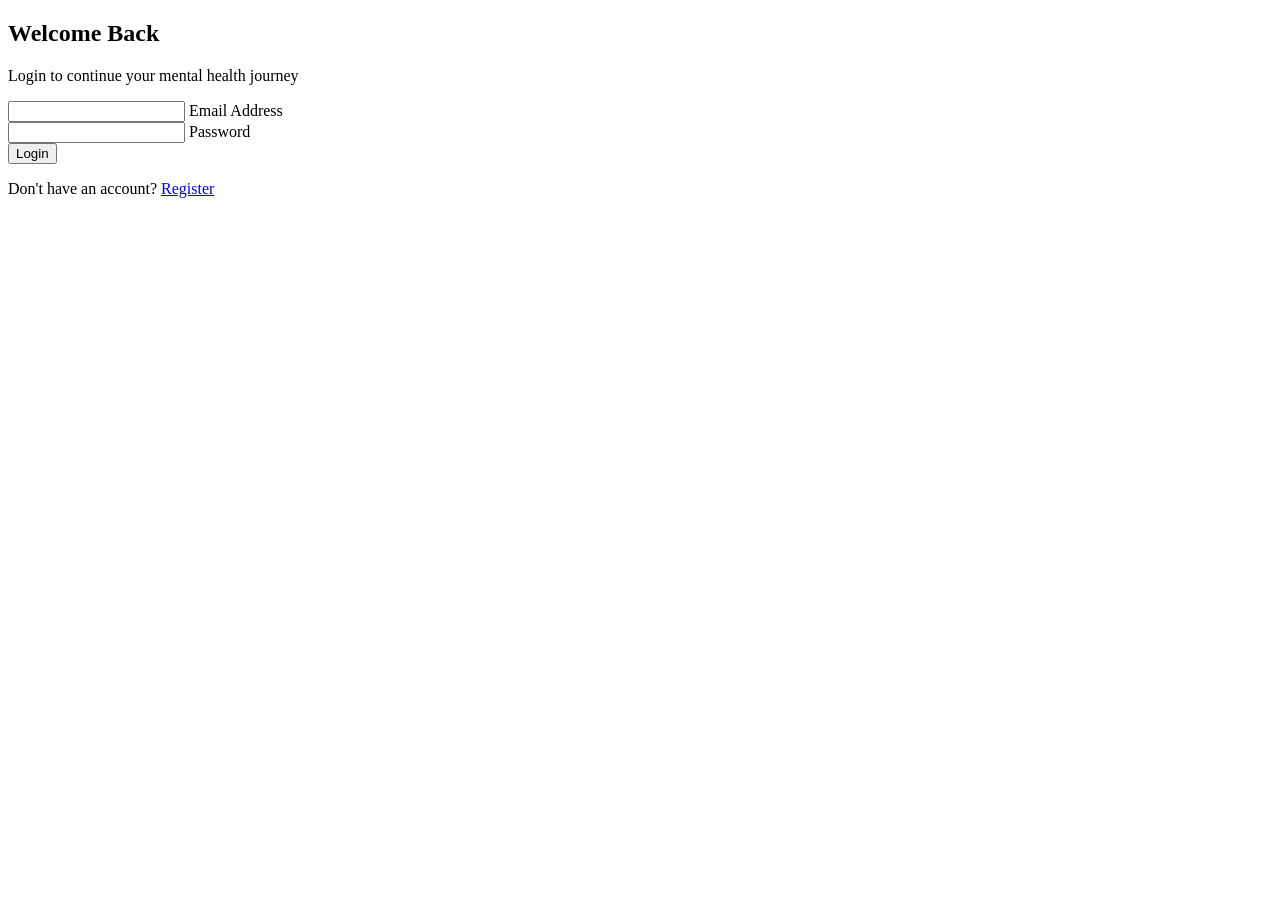
==== login.html @ 5251c969 "Add files via upload" ====
<!DOCTYPE html>
<html lang="en">
<head>

<meta charset="UTF-8">
<meta name="viewport" content="width=device-width, initial-scale=1.0">

<title>Login | MindMetric</title>

<link rel="stylesheet" href="css/auth.css">

</head>

<body>

<div class="auth-container">

<div class="auth-card">

<h2>Welcome Back</h2>

<p>Login to continue your mental health journey</p>

<div class="input-group">
<input type="email" id="loginEmail" required>
<label>Email Address</label>
</div>

<div class="input-group">
<input type="password" id="loginPassword" required>
<label>Password</label>
</div>

<button class="auth-btn" onclick="loginUser()">
<span>Login</span>
</button>

<p class="switch-text">
Don't have an account?
<a href="register.html">Register</a>
</p>

</div>

</div>

<script src="js/script.js"></script>

</body>
</html>
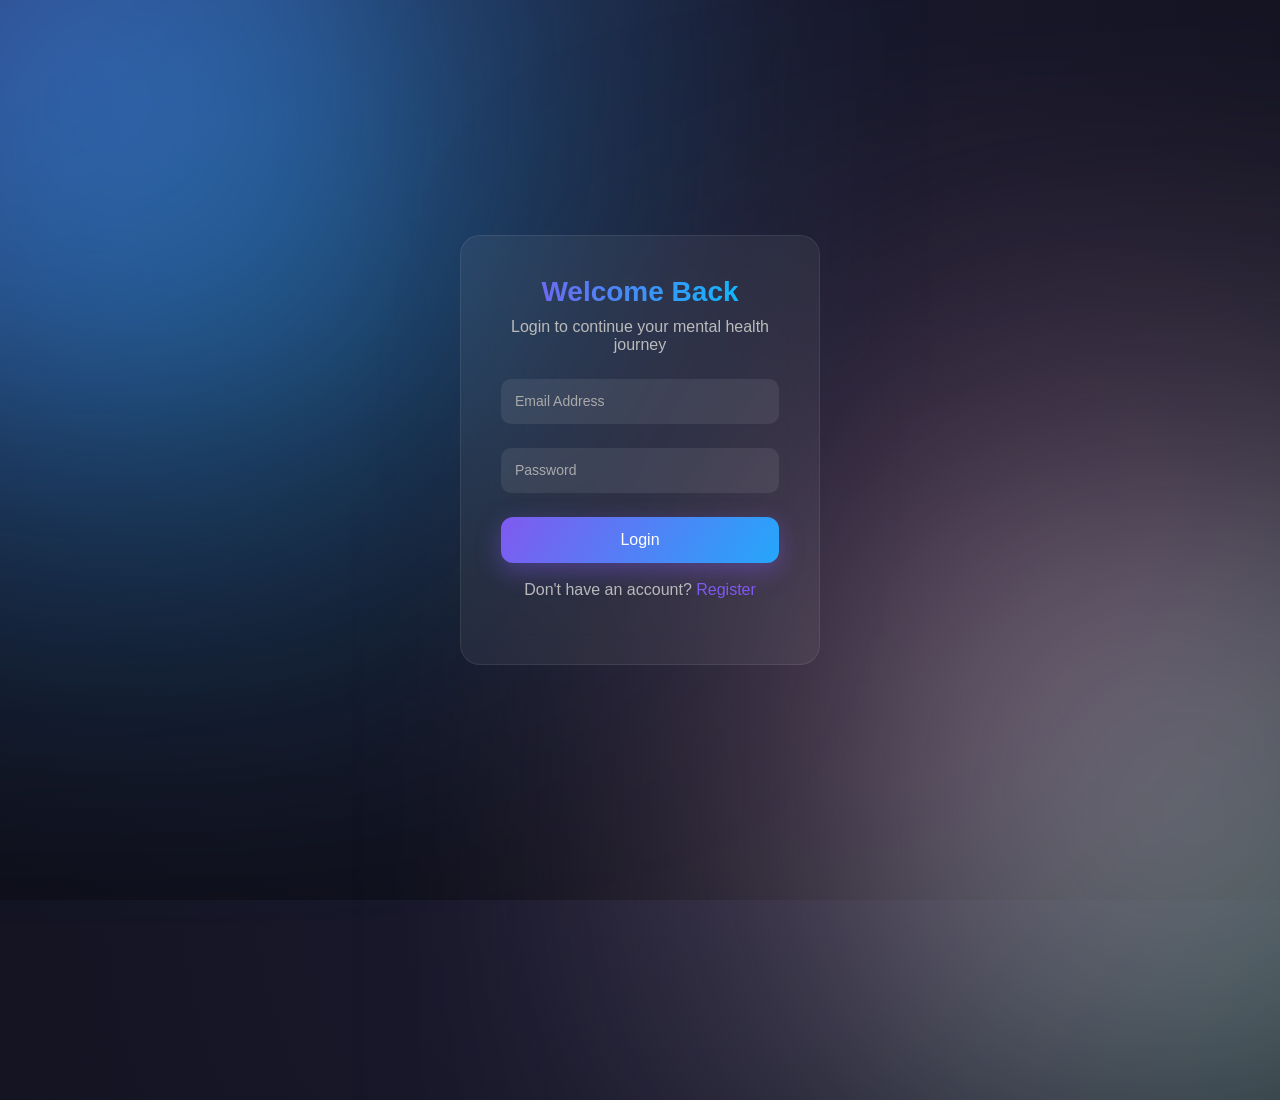
==== commit eaa499be: "just store css files in a folder named 'css'" ====
--- a/login.html
+++ b/login.html
@@ -1,50 +1,40 @@
-<!DOCTYPE html>
-<html lang="en">
-<head>
-
-<meta charset="UTF-8">
-<meta name="viewport" content="width=device-width, initial-scale=1.0">
-
-<title>Login | MindMetric</title>
-
-<link rel="stylesheet" href="css/auth.css">
-
-</head>
-
-<body>
-
-<div class="auth-container">
-
-<div class="auth-card">
-
-<h2>Welcome Back</h2>
-
-<p>Login to continue your mental health journey</p>
-
-<div class="input-group">
-<input type="email" id="loginEmail" required>
-<label>Email Address</label>
-</div>
-
-<div class="input-group">
-<input type="password" id="loginPassword" required>
-<label>Password</label>
-</div>
-
-<button class="auth-btn" onclick="loginUser()">
-<span>Login</span>
-</button>
-
-<p class="switch-text">
-Don't have an account?
-<a href="register.html">Register</a>
-</p>
-
-</div>
-
-</div>
-
-<script src="js/script.js"></script>
-
-</body>
-</html>+<!DOCTYPE html>
+<html lang="en">
+<head>
+<meta charset="UTF-8">
+<meta name="viewport" content="width=device-width, initial-scale=1.0">
+<title>Login | MindMetric</title>
+<link rel="stylesheet" href="css/auth.css">
+<link href="https://fonts.googleapis.com/css2?family=Poppins:wght@300;400;600&display=swap" rel="stylesheet">
+</head>
+<body>
+<div class="auth-container">
+<div class="auth-card">
+<h2>Welcome Back</h2>
+
+<p>Login to continue your mental health journey</p>
+
+<div class="input-group">
+<input type="email" id="loginEmail" placeholder=" " required>
+<label>Email Address</label>
+</div>
+
+<div class="input-group">
+<input type="password" id="loginPassword" placeholder=" " required>
+<label>Password</label>
+</div>
+
+<button class="auth-btn" onclick="loginUser()">
+<span>Login</span>
+</button>
+
+<p class="switch-text">
+Don't have an account?
+<a href="register.html">Register</a>
+</p>
+
+</div>
+</div>
+<script src="js/script.js"></script>
+</body>
+</html>
--- a/css/auth.css
+++ b/css/auth.css
@@ -0,0 +1,288 @@
+*{
+margin:0;
+padding:0;
+box-sizing:border-box;
+font-family:'Poppins',sans-serif;
+}
+
+body{
+
+height:100vh;
+
+display:flex;
+align-items:center;
+justify-content:center;
+
+background:radial-gradient(circle at top,#1a1a2e,#0f0f1a);
+
+overflow:hidden;
+
+}
+
+/* animated gradient background */
+
+body::before{
+
+content:"";
+
+position:absolute;
+
+width:600px;
+height:600px;
+
+background:linear-gradient(135deg,#7f5af0,#00c6ff);
+
+filter:blur(200px);
+
+top:-200px;
+left:-200px;
+
+animation:moveBg 12s infinite alternate;
+
+}
+
+body::after{
+
+content:"";
+
+position:absolute;
+
+width:600px;
+height:600px;
+
+background:linear-gradient(135deg,#ff7ac6,#2cb67d);
+
+filter:blur(200px);
+
+bottom:-200px;
+right:-200px;
+
+animation:moveBg 14s infinite alternate;
+
+}
+
+@keyframes moveBg{
+
+from{transform:translate(0,0);}
+to{transform:translate(80px,80px);}
+
+}
+
+/* container */
+
+.auth-container{
+
+position:relative;
+z-index:2;
+
+}
+
+/* glass card */
+
+.auth-card{
+
+width:360px;
+
+padding:40px;
+
+border-radius:20px;
+
+background:rgba(255,255,255,0.06);
+
+backdrop-filter:blur(16px);
+
+border:1px solid rgba(255,255,255,0.08);
+
+text-align:center;
+
+animation:fadeIn 0.8s ease;
+
+}
+
+@keyframes fadeIn{
+
+from{
+opacity:0;
+transform:translateY(30px);
+}
+
+to{
+opacity:1;
+transform:translateY(0);
+}
+
+}
+
+.auth-card h2{
+
+margin-bottom:10px;
+
+font-size:28px;
+
+background:linear-gradient(90deg,#7f5af0,#00c6ff,#2cb67d);
+
+background-size:200%;
+
+background-clip:text;
+-webkit-background-clip:text;
+
+color:transparent;
+
+animation:titleGradient 6s linear infinite;
+
+}
+@keyframes titleGradient{
+
+0%{
+background-position:0%;
+}
+
+100%{
+background-position:200%;
+}
+
+}
+
+.auth-card p{
+
+color:#bbb;
+margin-bottom:25px;
+
+}
+
+/* floating input */
+
+.input-group{
+
+position:relative;
+margin-bottom:24px;
+
+}
+
+.input-group input{
+
+width:100%;
+
+padding:14px 14px;
+
+border:none;
+
+border-radius:10px;
+
+background:rgba(255,255,255,0.08);
+
+color:white;
+
+font-size:15px;
+
+outline:none;
+
+}
+
+/* label position */
+
+.input-group label{
+
+position:absolute;
+
+left:14px;
+top:14px;
+
+color:#aaa;
+
+font-size:14px;
+
+pointer-events:none;
+
+transition:0.25s ease;
+
+background:transparent;
+
+}
+
+/* move label up when typing */
+
+.input-group input:focus + label,
+.input-group input:not(:placeholder-shown) + label{
+
+top:-10px;
+
+left:4px;
+
+font-size:12px;
+
+color:#7f5af0;
+box-shadow:0 0 10px rgba(127,90,240,0.5);
+
+}
+/* button */
+
+.auth-btn{
+
+width:100%;
+
+padding:14px;
+
+border:none;
+
+border-radius:12px;
+
+font-size:16px;
+
+cursor:pointer;
+
+color:white;
+
+background:linear-gradient(120deg,#7f5af0,#00c6ff,#2cb67d);
+
+background-size:300%;
+
+transition:0.4s;
+
+position:relative;
+
+overflow:hidden;
+
+box-shadow:0 8px 25px rgba(127,90,240,0.4);
+
+}
+
+.auth-btn span{
+position:relative;
+z-index:2;
+}
+
+/* gradient animation */
+
+.auth-btn:hover{
+
+background-position:100%;
+
+transform:translateY(-3px);
+
+box-shadow:0 12px 30px rgba(127,90,240,0.6);
+
+}
+
+/* click effect */
+
+.auth-btn:active{
+
+transform:scale(0.96);
+
+}
+/* switch */
+
+.switch-text{
+
+margin-top:18px;
+color:#aaa;
+
+}
+
+.switch-text a{
+
+color:#7f5af0;
+text-decoration:none;
+
+}
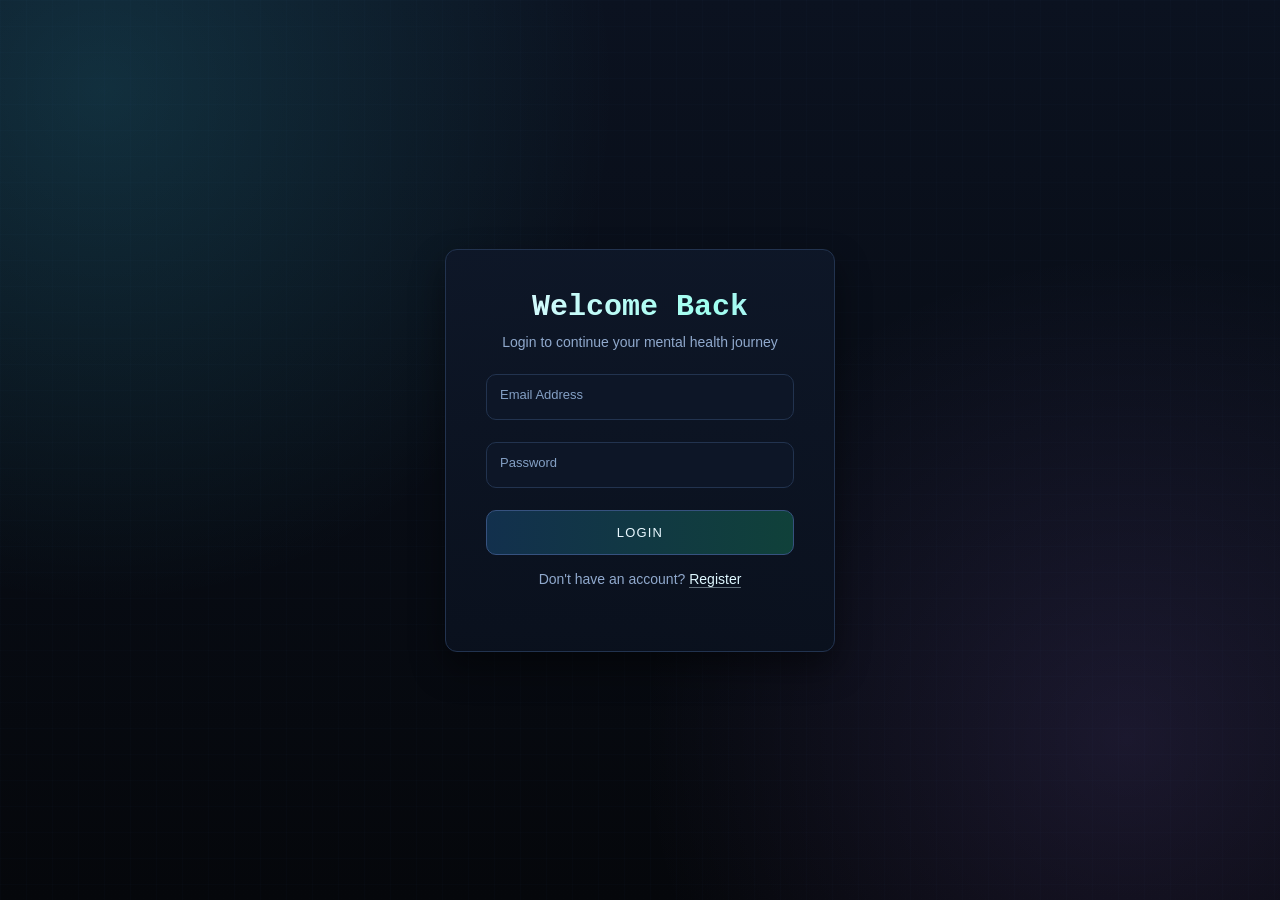
==== commit 3550a98b: "updated-fend" ====
--- a/login.html
+++ b/login.html
@@ -11,30 +11,28 @@
 <div class="auth-container">
 <div class="auth-card">
 <h2>Welcome Back</h2>
-
 <p>Login to continue your mental health journey</p>
 
+<form id="loginForm" novalidate>
 <div class="input-group">
-<input type="email" id="loginEmail" placeholder=" " required>
-<label>Email Address</label>
+<input type="email" id="loginEmail" placeholder=" " autocomplete="email" required>
+<label for="loginEmail">Email Address</label>
 </div>
 
 <div class="input-group">
-<input type="password" id="loginPassword" placeholder=" " required>
-<label>Password</label>
+<input type="password" id="loginPassword" placeholder=" " autocomplete="current-password" required>
+<label for="loginPassword">Password</label>
 </div>
 
-<button class="auth-btn" onclick="loginUser()">
-<span>Login</span>
-</button>
+<button class="auth-btn" type="submit"><span>Login</span></button>
+</form>
 
 <p class="switch-text">
 Don't have an account?
 <a href="register.html">Register</a>
 </p>
-
 </div>
 </div>
-<script src="js/script.js"></script>
+<script src="js/script.js" defer></script>
 </body>
 </html>
--- a/css/auth.css
+++ b/css/auth.css
@@ -1,288 +1,213 @@
-*{
-margin:0;
-padding:0;
-box-sizing:border-box;
-font-family:'Poppins',sans-serif;
-}
-
-body{
-
-height:100vh;
-
-display:flex;
-align-items:center;
-justify-content:center;
-
-background:radial-gradient(circle at top,#1a1a2e,#0f0f1a);
-
-overflow:hidden;
-
-}
-
-/* animated gradient background */
-
-body::before{
-
-content:"";
-
-position:absolute;
-
-width:600px;
-height:600px;
-
-background:linear-gradient(135deg,#7f5af0,#00c6ff);
-
-filter:blur(200px);
-
-top:-200px;
-left:-200px;
-
-animation:moveBg 12s infinite alternate;
-
-}
-
-body::after{
-
-content:"";
-
-position:absolute;
-
-width:600px;
-height:600px;
-
-background:linear-gradient(135deg,#ff7ac6,#2cb67d);
-
-filter:blur(200px);
-
-bottom:-200px;
-right:-200px;
-
-animation:moveBg 14s infinite alternate;
-
-}
-
-@keyframes moveBg{
-
-from{transform:translate(0,0);}
-to{transform:translate(80px,80px);}
-
-}
-
-/* container */
-
-.auth-container{
-
-position:relative;
-z-index:2;
-
-}
-
-/* glass card */
-
-.auth-card{
-
-width:360px;
-
-padding:40px;
-
-border-radius:20px;
-
-background:rgba(255,255,255,0.06);
-
-backdrop-filter:blur(16px);
-
-border:1px solid rgba(255,255,255,0.08);
-
-text-align:center;
-
-animation:fadeIn 0.8s ease;
-
-}
-
-@keyframes fadeIn{
-
-from{
-opacity:0;
-transform:translateY(30px);
-}
-
-to{
-opacity:1;
-transform:translateY(0);
-}
-
-}
-
-.auth-card h2{
-
-margin-bottom:10px;
-
-font-size:28px;
-
-background:linear-gradient(90deg,#7f5af0,#00c6ff,#2cb67d);
-
-background-size:200%;
-
-background-clip:text;
--webkit-background-clip:text;
-
-color:transparent;
-
-animation:titleGradient 6s linear infinite;
-
-}
-@keyframes titleGradient{
-
-0%{
-background-position:0%;
-}
-
-100%{
-background-position:200%;
-}
-
-}
-
-.auth-card p{
-
-color:#bbb;
-margin-bottom:25px;
-
-}
-
-/* floating input */
-
-.input-group{
-
-position:relative;
-margin-bottom:24px;
-
-}
-
-.input-group input{
-
-width:100%;
-
-padding:14px 14px;
-
-border:none;
-
-border-radius:10px;
-
-background:rgba(255,255,255,0.08);
-
-color:white;
-
-font-size:15px;
-
-outline:none;
-
-}
-
-/* label position */
-
-.input-group label{
-
-position:absolute;
-
-left:14px;
-top:14px;
-
-color:#aaa;
-
-font-size:14px;
-
-pointer-events:none;
-
-transition:0.25s ease;
-
-background:transparent;
-
-}
-
-/* move label up when typing */
+:root {
+  --bg-0: #05070b;
+  --bg-1: #0b1220;
+  --panel: #0e1728;
+  --line: #22334f;
+  --line-strong: #36527f;
+  --text: #eaf2ff;
+  --muted: #90a9cd;
+  --accent-cyan: #3ee9ff;
+  --accent-green: #4dff91;
+  --accent-violet: #a77dff;
+}
+
+* {
+  margin: 0;
+  padding: 0;
+  box-sizing: border-box;
+  font-family: "Poppins", sans-serif;
+}
+
+html {
+  scroll-behavior: smooth;
+}
+
+body {
+  min-height: 100vh;
+  display: flex;
+  align-items: center;
+  justify-content: center;
+  background:
+    radial-gradient(circle at 8% 10%, rgba(62, 233, 255, 0.14), transparent 36%),
+    radial-gradient(circle at 88% 82%, rgba(167, 125, 255, 0.13), transparent 36%),
+    linear-gradient(180deg, var(--bg-1), var(--bg-0));
+  padding: 20px;
+  position: relative;
+  overflow: hidden;
+  color: var(--text);
+}
+
+body::before {
+  content: "";
+  position: absolute;
+  inset: 0;
+  pointer-events: none;
+  background-image:
+    linear-gradient(rgba(95, 140, 210, 0.1) 1px, transparent 1px),
+    linear-gradient(90deg, rgba(95, 140, 210, 0.1) 1px, transparent 1px);
+  background-size: 26px 26px;
+  opacity: 0.2;
+  z-index: 0;
+}
+
+.auth-container {
+  width: 100%;
+  display: flex;
+  justify-content: center;
+  align-items: center;
+  position: relative;
+  z-index: 1;
+}
+
+.auth-card {
+  width: 390px;
+  max-width: 100%;
+  padding: 40px;
+  border-radius: 12px;
+  background: linear-gradient(180deg, rgba(14, 23, 40, 0.95), rgba(10, 17, 30, 0.95));
+  border: 1px solid var(--line);
+  text-align: center;
+  box-shadow: 0 16px 34px rgba(0, 0, 0, 0.45);
+  animation: fadeIn 0.5s ease;
+}
+
+@keyframes fadeIn {
+  from {
+    opacity: 0;
+    transform: translateY(18px);
+  }
+
+  to {
+    opacity: 1;
+    transform: translateY(0);
+  }
+}
+
+.auth-card h2 {
+  margin-bottom: 10px;
+  font-size: 30px;
+  font-family: Consolas, "Courier New", monospace;
+  color: transparent;
+  background: linear-gradient(90deg, #dff8ff, #9ffff0, #d8c7ff, #dff8ff);
+  background-size: 220% 100%;
+  -webkit-background-clip: text;
+  background-clip: text;
+  animation: headingFlow 9s linear infinite;
+}
+
+.auth-card p {
+  color: var(--muted);
+  margin-bottom: 24px;
+  font-size: 14px;
+}
+
+.input-group {
+  position: relative;
+  margin-bottom: 22px;
+}
+
+.input-group input {
+  width: 100%;
+  padding: 14px;
+  border-radius: 10px;
+  background: #0d1627;
+  color: var(--text);
+  font-size: 14px;
+  outline: none;
+  border: 1px solid var(--line);
+  transition: border-color 0.22s ease, box-shadow 0.22s ease;
+}
+
+.input-group label {
+  position: absolute;
+  left: 14px;
+  top: 13px;
+  color: #84a0c5;
+  font-size: 13px;
+  pointer-events: none;
+  transition: all 0.2s ease;
+}
 
 .input-group input:focus + label,
-.input-group input:not(:placeholder-shown) + label{
-
-top:-10px;
-
-left:4px;
-
-font-size:12px;
-
-color:#7f5af0;
-box-shadow:0 0 10px rgba(127,90,240,0.5);
-
-}
-/* button */
-
-.auth-btn{
-
-width:100%;
-
-padding:14px;
-
-border:none;
-
-border-radius:12px;
-
-font-size:16px;
-
-cursor:pointer;
-
-color:white;
-
-background:linear-gradient(120deg,#7f5af0,#00c6ff,#2cb67d);
-
-background-size:300%;
-
-transition:0.4s;
-
-position:relative;
-
-overflow:hidden;
-
-box-shadow:0 8px 25px rgba(127,90,240,0.4);
-
-}
-
-.auth-btn span{
-position:relative;
-z-index:2;
-}
-
-/* gradient animation */
-
-.auth-btn:hover{
-
-background-position:100%;
-
-transform:translateY(-3px);
-
-box-shadow:0 12px 30px rgba(127,90,240,0.6);
-
-}
-
-/* click effect */
-
-.auth-btn:active{
-
-transform:scale(0.96);
-
-}
-/* switch */
-
-.switch-text{
-
-margin-top:18px;
-color:#aaa;
-
-}
-
-.switch-text a{
-
-color:#7f5af0;
-text-decoration:none;
-
-}
+.input-group input:not(:placeholder-shown) + label {
+  top: -8px;
+  left: 10px;
+  font-size: 11px;
+  color: #cde8ff;
+  background: #0d1627;
+  padding: 0 6px;
+  border-radius: 6px;
+}
+
+.input-group input:focus {
+  border-color: var(--accent-cyan);
+  box-shadow: 0 0 0 3px rgba(62, 233, 255, 0.14);
+}
+
+.auth-btn {
+  width: 100%;
+  padding: 14px;
+  border: 1px solid var(--line-strong);
+  border-radius: 10px;
+  background: linear-gradient(90deg, #12304d, #10413a);
+  color: #e9f8ff;
+  font-size: 13px;
+  letter-spacing: 0.09em;
+  text-transform: uppercase;
+  cursor: pointer;
+  transition: 0.22s;
+}
+
+.auth-btn:hover {
+  transform: translateY(-2px);
+  border-color: var(--accent-cyan);
+  box-shadow: 0 10px 20px rgba(62, 233, 255, 0.2);
+}
+
+.auth-btn:active {
+  transform: scale(0.99);
+}
+
+.switch-text {
+  margin-top: 16px;
+  color: #88a4c8;
+  font-size: 14px;
+}
+
+.switch-text a {
+  color: #dff8ff;
+  text-decoration: none;
+  border-bottom: 1px solid rgba(223, 248, 255, 0.4);
+}
+
+.auth-btn:focus-visible,
+.switch-text a:focus-visible,
+.input-group input:focus-visible {
+  outline: 2px solid var(--accent-cyan);
+  outline-offset: 3px;
+}
+
+@keyframes headingFlow {
+  0% {
+    background-position: 0% 50%;
+  }
+
+  100% {
+    background-position: 220% 50%;
+  }
+}
+
+@media (max-width: 480px) {
+  body {
+    align-items: flex-start;
+    padding-top: 72px;
+  }
+
+  .auth-card {
+    padding: 30px 18px;
+  }
+
+  .auth-card h2 {
+    font-size: 24px;
+  }
+}
